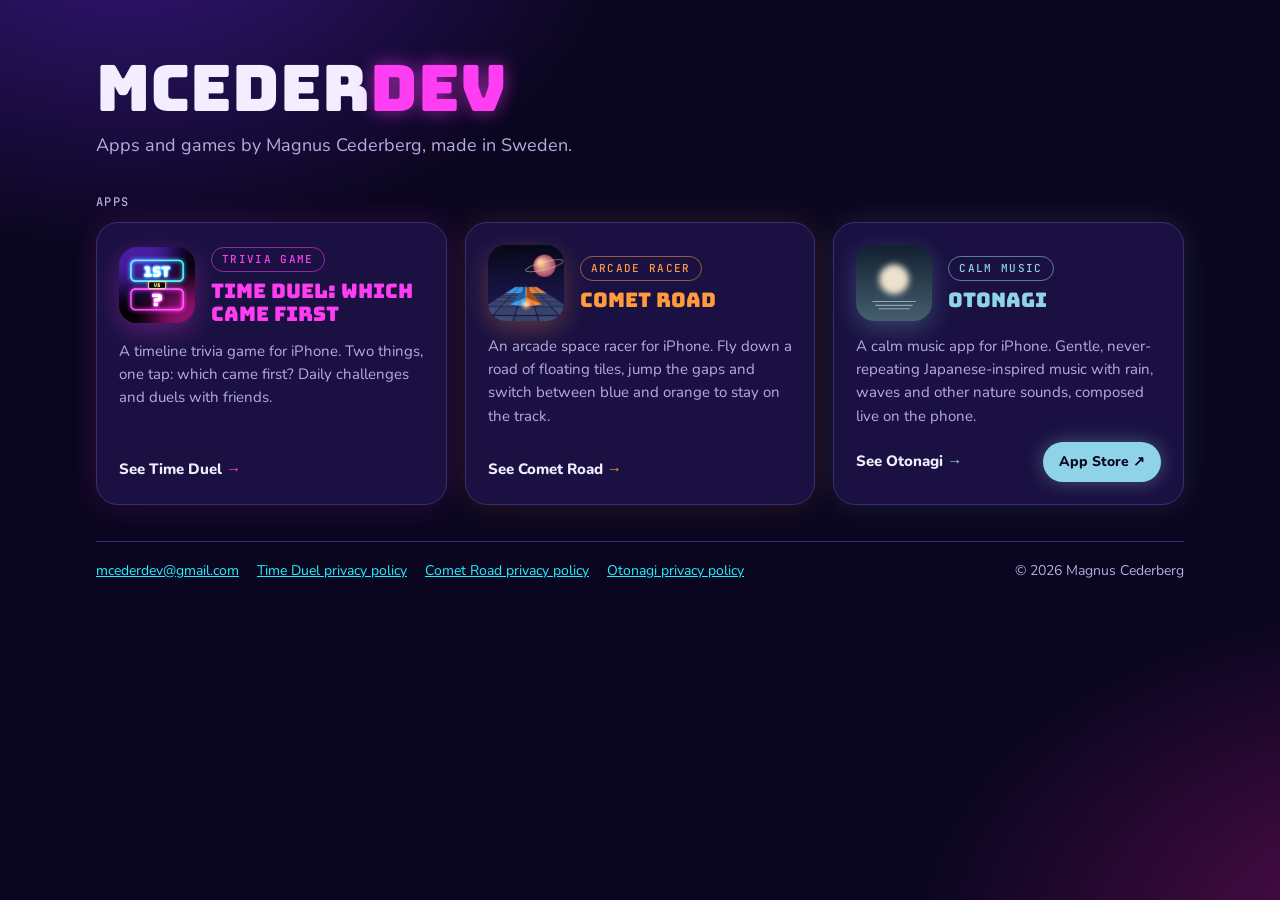
==== index.html @ 5b4c8d9b "Add App Store button to Otonagi; make cards articles with a stretched link Co-Authored-By: Claude Op" ====
<!doctype html>
<html lang="en">
<head>
<meta charset="utf-8">
<meta name="viewport" content="width=device-width, initial-scale=1, viewport-fit=cover">
<title>MCederDev · Apps and games by Magnus Cederberg</title>
<meta name="description" content="Apps and games for iPhone by Magnus Cederberg, made in Sweden: Time Duel, Comet Road and Otonagi.">
<meta name="theme-color" content="#0b0620">
<link rel="icon" href="images/favicon.svg" type="image/svg+xml">
<link rel="icon" href="images/favicon-32.png" sizes="32x32" type="image/png">
<link rel="apple-touch-icon" href="images/apple-touch-icon.png">
<link rel="canonical" href="https://mcederdev.github.io/">

<!-- Link preview in Messages, Slack, social media -->
<meta property="og:type" content="website">
<meta property="og:site_name" content="MCederDev">
<meta property="og:title" content="MCederDev · Apps and games by Magnus Cederberg">
<meta property="og:description" content="Time Duel, Comet Road and Otonagi. Apps and games for iPhone, made in Sweden.">
<meta property="og:url" content="https://mcederdev.github.io/">
<meta property="og:image" content="https://mcederdev.github.io/images/share.png">
<meta property="og:image:width" content="1200">
<meta property="og:image:height" content="630">
<meta property="og:image:alt" content="MCederDev logo with the Time Duel, Comet Road and Otonagi app icons">
<meta name="twitter:card" content="summary_large_image">

<link rel="preconnect" href="https://fonts.googleapis.com">
<link rel="preconnect" href="https://fonts.gstatic.com" crossorigin>
<link rel="stylesheet" href="https://fonts.googleapis.com/css2?family=Bungee&family=Nunito:wght@400;700;800&family=JetBrains+Mono:wght@500&display=swap">
<style>
  /* Same Neon Arcade look as the Time Duel pages. One dark theme by choice. */
  :root {
    --bg: #0b0620; --panel: #1a1142; --ink: #f3eeff; --muted: #b8acdf; --rule: #3a2e70;
    --cyan: #22f2ff; --magenta: #ff3df2; --yellow: #ffe14d;
    --font-display: "Bungee", "Arial Black", Impact, sans-serif;
    --font-body: "Nunito", -apple-system, "Segoe UI", Roboto, sans-serif;
    --font-mono: "JetBrains Mono", ui-monospace, Menlo, Consolas, monospace;
    color-scheme: dark;
  }
  * { box-sizing: border-box; }
  body {
    margin: 0; min-height: 100vh; color: var(--ink); font: 400 17px/1.55 var(--font-body);
    background:
      radial-gradient(700px 480px at 10% -10%, rgba(82,34,184,.6), transparent 70%),
      radial-gradient(700px 480px at 110% 105%, rgba(163,18,122,.5), transparent 70%), var(--bg);
    padding: 56px max(16px, env(safe-area-inset-right, 0px)) 40px max(16px, env(safe-area-inset-left, 0px));
  }
  main { max-width: 68rem; margin: 0 auto; display: flex; flex-direction: column; gap: 36px; }
  h1 { margin: 0; font: 400 clamp(36px, 10vw, 64px)/1 var(--font-display); }
  h1 span { color: var(--magenta); text-shadow: 0 0 18px rgba(255,61,242,.55); }
  .lead { margin: 12px 0 0; color: var(--muted); font-size: 18px; }
  .label { margin: 0 0 14px; font: 500 12px/1 var(--font-mono); letter-spacing: .12em; text-transform: uppercase; color: var(--muted); }

  .apps { display: grid; grid-template-columns: repeat(auto-fit, minmax(290px, 1fr)); gap: 18px; }
  .app { --c: var(--cyan); --glow: rgba(34,242,255,.35);
         display: flex; flex-direction: column; gap: 14px; text-decoration: none; color: inherit;
         background: var(--panel); border: 1px solid var(--rule); border-radius: 22px; padding: 22px;
         box-shadow: 0 0 30px color-mix(in srgb, var(--glow) 35%, transparent);
         transition: border-color .15s, box-shadow .15s, transform .15s; }
  .app { position: relative; }
  .app:hover, .app:focus-within { border-color: var(--c); box-shadow: 0 0 36px var(--glow); transform: translateY(-3px); outline: none; }
  .app.timeduel { --c: #ff3df2; --glow: rgba(255,61,242,.4); }
  .app.comet    { --c: #ff9a3d; --glow: rgba(255,154,61,.4); }
  .app.otonagi  { --c: #8fd3e8; --glow: rgba(143,211,232,.35); }
  .app .top { display: flex; align-items: center; gap: 16px; }
  .app img { width: 76px; height: 76px; border-radius: 18px; flex: none;
             box-shadow: 0 8px 24px color-mix(in srgb, var(--glow) 70%, transparent); }
  .tag { display: inline-block; font: 500 11px/1 var(--font-mono); letter-spacing: .12em; text-transform: uppercase;
         color: var(--c); border: 1px solid color-mix(in srgb, var(--c) 55%, transparent); border-radius: 999px; padding: 6px 10px; }
  .app h2 { margin: 8px 0 0; font: 400 20px/1.15 var(--font-display); color: var(--c); }
  .app p { margin: 0; color: var(--muted); font-size: 15px; flex: 1; }
  .actions { display: flex; flex-wrap: wrap; align-items: center; justify-content: space-between; gap: 12px; }
  .more { font-weight: 800; font-size: 15px; color: var(--ink); text-decoration: none; outline: none; }
  .more::before { content: ""; position: absolute; inset: 0; border-radius: 22px; } /* whole card is clickable */
  .store { position: relative; z-index: 1; font-weight: 800; font-size: 14px; color: var(--bg); background: var(--c);
           border-radius: 999px; padding: 9px 16px; text-decoration: none; box-shadow: 0 0 18px var(--glow); }
  .store::after { content: " ↗"; }
  .store:hover, .store:focus-visible { background: var(--ink); outline: none; }
  .more::after { content: " →"; color: var(--c); }

  footer { color: var(--muted); font-size: 14px; border-top: 1px solid var(--rule); padding-top: 18px;
           display: flex; flex-wrap: wrap; justify-content: space-between; gap: 10px 24px; }
  footer nav { display: flex; flex-wrap: wrap; gap: 6px 18px; }
  footer a { color: var(--cyan); }
</style>
</head>
<body>
<main>
  <header>
    <h1>MCeder<span>Dev</span></h1>
    <p class="lead">Apps and games by Magnus Cederberg, made in Sweden.</p>
  </header>

  <section aria-labelledby="apps">
    <p class="label" id="apps">Apps</p>
    <div class="apps">
      <article class="app timeduel">
        <div class="top">
          <img src="images/timeduel-icon.png" alt="Time Duel app icon">
          <div>
            <span class="tag">Trivia game</span>
            <h2>Time Duel: Which Came First</h2>
          </div>
        </div>
        <p>A timeline trivia game for iPhone. Two things, one tap: which came first? Daily challenges and duels with friends.</p>
        <div class="actions">
          <a class="more" href="timeduel/">See Time Duel</a>
        </div>
      </article>
      <article class="app comet">
        <div class="top">
          <img src="images/comet-road-icon.png" alt="Comet Road app icon">
          <div>
            <span class="tag">Arcade racer</span>
            <h2>Comet Road</h2>
          </div>
        </div>
        <p>An arcade space racer for iPhone. Fly down a road of floating tiles, jump the gaps and switch between blue and orange to stay on the track.</p>
        <div class="actions">
          <a class="more" href="comet-road/">See Comet Road</a>
        </div>
      </article>
      <article class="app otonagi">
        <div class="top">
          <img src="images/otonagi-icon.png" alt="Otonagi app icon">
          <div>
            <span class="tag">Calm music</span>
            <h2>Otonagi</h2>
          </div>
        </div>
        <p>A calm music app for iPhone. Gentle, never-repeating Japanese-inspired music with rain, waves and other nature sounds, composed live on the phone.</p>
        <div class="actions">
          <a class="more" href="otonagi/">See Otonagi</a>
        <a class="store" href="https://apps.apple.com/app/id6826823239" aria-label="Download Otonagi on the App Store">App Store</a>
        </div>
      </article>
    </div>
  </section>

  <footer>
    <nav>
      <a href="mailto:mcederdev@gmail.com">mcederdev@gmail.com</a>
      <a href="timeduel/privacy.html">Time Duel privacy policy</a>
      <a href="comet-road/privacy.html">Comet Road privacy policy</a>
      <a href="otonagi/privacy.html">Otonagi privacy policy</a>
    </nav>
    <span>© 2026 Magnus Cederberg</span>
  </footer>
</main>
</body>
</html>
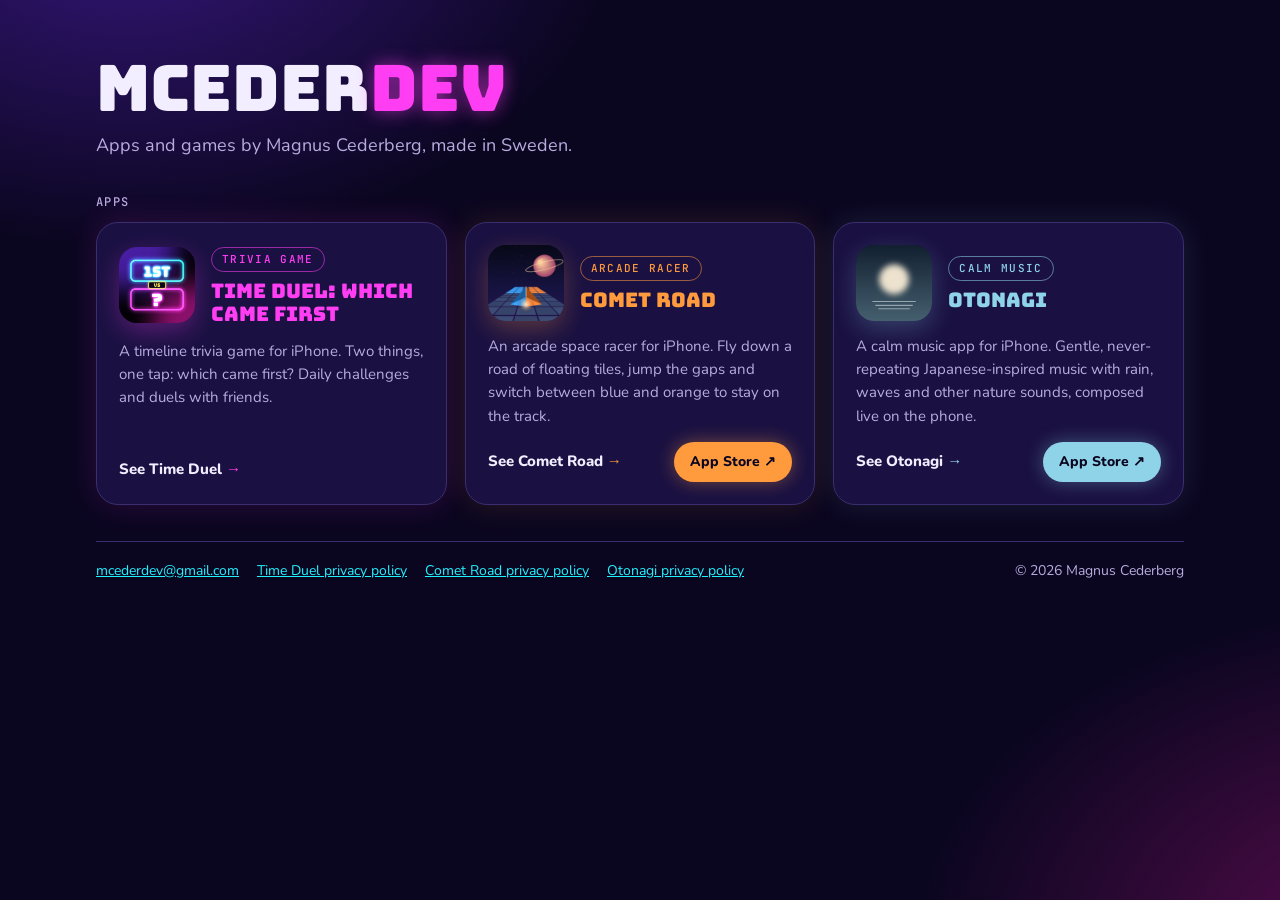
==== commit 5bfcef35: "Add App Store button to the Comet Road card Co-Authored-By: Claude Opus 5.5 <noreply@anthropic.com> " ====
--- a/index.html
+++ b/index.html
@@ -117,6 +117,7 @@
         <p>An arcade space racer for iPhone. Fly down a road of floating tiles, jump the gaps and switch between blue and orange to stay on the track.</p>
         <div class="actions">
           <a class="more" href="comet-road/">See Comet Road</a>
+          <a class="store" href="https://apps.apple.com/app/id6834401952" aria-label="Pre-order Comet Road on the App Store">App Store</a>
         </div>
       </article>
       <article class="app otonagi">
@@ -130,7 +131,7 @@
         <p>A calm music app for iPhone. Gentle, never-repeating Japanese-inspired music with rain, waves and other nature sounds, composed live on the phone.</p>
         <div class="actions">
           <a class="more" href="otonagi/">See Otonagi</a>
-        <a class="store" href="https://apps.apple.com/app/id6826823239" aria-label="Download Otonagi on the App Store">App Store</a>
+          <a class="store" href="https://apps.apple.com/app/id6826823239" aria-label="Download Otonagi on the App Store">App Store</a>
         </div>
       </article>
     </div>
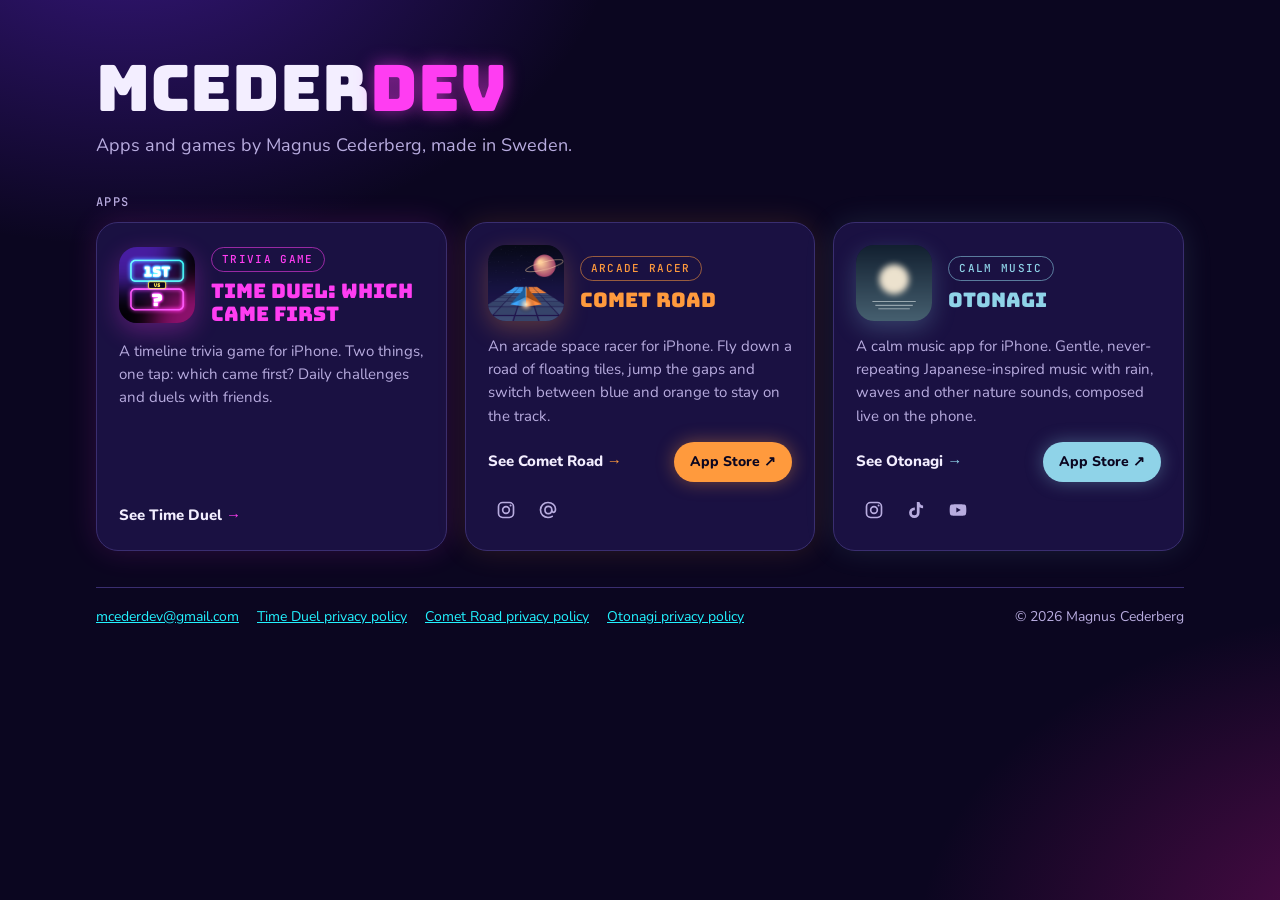
==== commit 75d1da7b: "Add social media links Co-Authored-By: Claude Opus 5.5 <noreply@anthropic.com> Claude-Session: https" ====
--- a/index.html
+++ b/index.html
@@ -81,6 +81,10 @@
            display: flex; flex-wrap: wrap; justify-content: space-between; gap: 10px 24px; }
   footer nav { display: flex; flex-wrap: wrap; gap: 6px 18px; }
   footer a { color: var(--cyan); }
+  .social { display: flex; gap: 6px; margin-top: -4px; }
+  .social a { position: relative; z-index: 1; display: grid; place-items: center; width: 36px; height: 36px; border-radius: 10px;
+              color: var(--muted); transition: color .15s, background .15s; }
+  .social a:hover, .social a:focus-visible { color: var(--c); background: color-mix(in srgb, var(--c) 14%, transparent); outline: none; }
 </style>
 </head>
 <body>
@@ -119,6 +123,10 @@
           <a class="more" href="comet-road/">See Comet Road</a>
           <a class="store" href="https://apps.apple.com/app/id6834401952" aria-label="Pre-order Comet Road on the App Store">App Store</a>
         </div>
+        <div class="social">
+          <a href="https://www.instagram.com/cometroadgame/" aria-label="Comet Road on Instagram (@cometroadgame)" title="Instagram @cometroadgame"><svg viewBox="0 0 24 24" width="20" height="20" fill="none" stroke="currentColor" stroke-width="2" aria-hidden="true"><rect x="3" y="3" width="18" height="18" rx="5"/><circle cx="12" cy="12" r="4"/><circle cx="17.5" cy="6.5" r="1.2" fill="currentColor" stroke="none"/></svg></a>
+          <a href="https://www.threads.net/@cometroadgame" aria-label="Comet Road on Threads (@cometroadgame)" title="Threads @cometroadgame"><svg viewBox="0 0 24 24" width="20" height="20" fill="none" stroke="currentColor" stroke-width="2" stroke-linecap="round" aria-hidden="true"><path d="M16.5 11.5c0-2.6-1.8-3.9-4.1-3.9-2.4 0-4 1.7-4 4.4s1.6 4.4 4 4.4c2.3 0 4.1-1.5 4.1-4.4v-1.2c0 5.6 4.5 5.1 4.5 0C21 6.1 17 3 12 3S3 6.6 3 12s4 9 9 9c2 0 3.7-.5 5-1.4"/></svg></a>
+        </div>
       </article>
       <article class="app otonagi">
         <div class="top">
@@ -132,6 +140,11 @@
         <div class="actions">
           <a class="more" href="otonagi/">See Otonagi</a>
           <a class="store" href="https://apps.apple.com/app/id6826823239" aria-label="Download Otonagi on the App Store">App Store</a>
+        </div>
+        <div class="social">
+          <a href="https://www.instagram.com/otonagi.app/" aria-label="Otonagi on Instagram (@otonagi.app)" title="Instagram @otonagi.app"><svg viewBox="0 0 24 24" width="20" height="20" fill="none" stroke="currentColor" stroke-width="2" aria-hidden="true"><rect x="3" y="3" width="18" height="18" rx="5"/><circle cx="12" cy="12" r="4"/><circle cx="17.5" cy="6.5" r="1.2" fill="currentColor" stroke="none"/></svg></a>
+          <a href="https://www.tiktok.com/@otonagi.app" aria-label="Otonagi on TikTok (@otonagi.app)" title="TikTok @otonagi.app"><svg viewBox="0 0 24 24" width="20" height="20" fill="currentColor" aria-hidden="true"><path d="M16.2 2.5c.3 2.4 1.8 4 4.3 4.2v3.2a7.4 7.4 0 0 1-4.2-1.3v6.6a6.3 6.3 0 1 1-6.3-6.3h.6v3.3h-.6a3 3 0 1 0 3 3V2.5z"/></svg></a>
+          <a href="https://www.youtube.com/@OtonagiApp" aria-label="Otonagi on YouTube (@OtonagiApp)" title="YouTube @OtonagiApp"><svg viewBox="0 0 24 24" width="20" height="20" fill="currentColor" aria-hidden="true"><path d="M21.6 7.2a2.6 2.6 0 0 0-1.8-1.8C18.2 5 12 5 12 5s-6.2 0-7.8.4a2.6 2.6 0 0 0-1.8 1.8A27 27 0 0 0 2 12c0 1.6.1 3.2.4 4.8a2.6 2.6 0 0 0 1.8 1.8C5.8 19 12 19 12 19s6.2 0 7.8-.4a2.6 2.6 0 0 0 1.8-1.8c.3-1.6.4-3.2.4-4.8s-.1-3.2-.4-4.8zM10 15.1V8.9l5.3 3.1z"/></svg></a>
         </div>
       </article>
     </div>
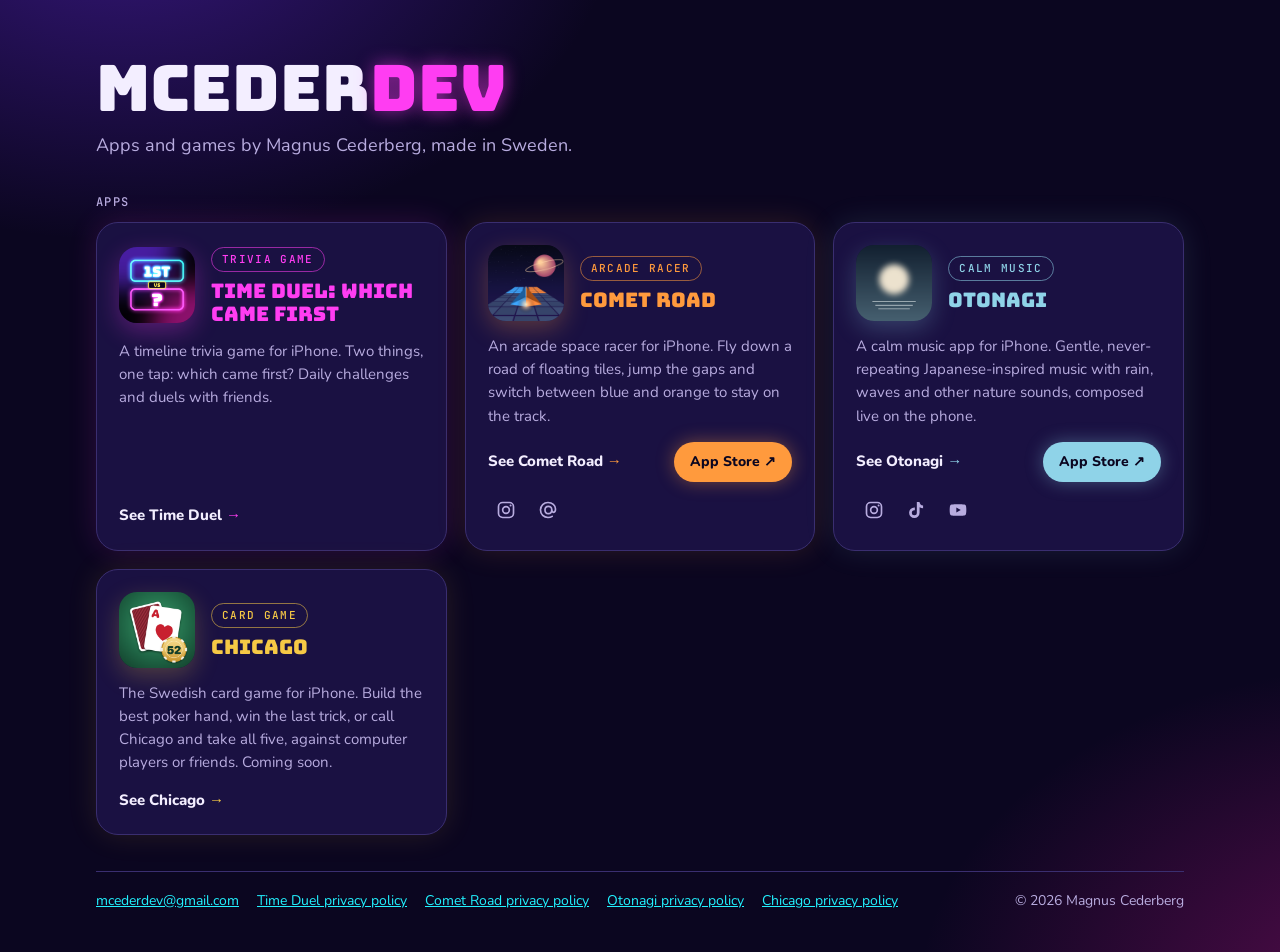
==== commit 0cb5a872: "Add Chicago landing page, privacy policy and support section New /chicago/ site for the Chicago card" ====
--- a/index.html
+++ b/index.html
@@ -61,6 +61,7 @@
   .app.timeduel { --c: #ff3df2; --glow: rgba(255,61,242,.4); }
   .app.comet    { --c: #ff9a3d; --glow: rgba(255,154,61,.4); }
   .app.otonagi  { --c: #8fd3e8; --glow: rgba(143,211,232,.35); }
+  .app.chicago  { --c: #f6c945; --glow: rgba(246,201,69,.35); }
   .app .top { display: flex; align-items: center; gap: 16px; }
   .app img { width: 76px; height: 76px; border-radius: 18px; flex: none;
              box-shadow: 0 8px 24px color-mix(in srgb, var(--glow) 70%, transparent); }
@@ -147,6 +148,19 @@
           <a href="https://www.youtube.com/@OtonagiApp" aria-label="Otonagi on YouTube (@OtonagiApp)" title="YouTube @OtonagiApp"><svg viewBox="0 0 24 24" width="20" height="20" fill="currentColor" aria-hidden="true"><path d="M21.6 7.2a2.6 2.6 0 0 0-1.8-1.8C18.2 5 12 5 12 5s-6.2 0-7.8.4a2.6 2.6 0 0 0-1.8 1.8A27 27 0 0 0 2 12c0 1.6.1 3.2.4 4.8a2.6 2.6 0 0 0 1.8 1.8C5.8 19 12 19 12 19s6.2 0 7.8-.4a2.6 2.6 0 0 0 1.8-1.8c.3-1.6.4-3.2.4-4.8s-.1-3.2-.4-4.8zM10 15.1V8.9l5.3 3.1z"/></svg></a>
         </div>
       </article>
+      <article class="app chicago">
+        <div class="top">
+          <img src="images/chicago-icon.png" alt="Chicago app icon">
+          <div>
+            <span class="tag">Card game</span>
+            <h2>Chicago</h2>
+          </div>
+        </div>
+        <p>The Swedish card game for iPhone. Build the best poker hand, win the last trick, or call Chicago and take all five, against computer players or friends. Coming soon.</p>
+        <div class="actions">
+          <a class="more" href="chicago/">See Chicago</a>
+        </div>
+      </article>
     </div>
   </section>
 
@@ -156,6 +170,7 @@
       <a href="timeduel/privacy.html">Time Duel privacy policy</a>
       <a href="comet-road/privacy.html">Comet Road privacy policy</a>
       <a href="otonagi/privacy.html">Otonagi privacy policy</a>
+      <a href="chicago/privacy.html">Chicago privacy policy</a>
     </nav>
     <span>© 2026 Magnus Cederberg</span>
   </footer>
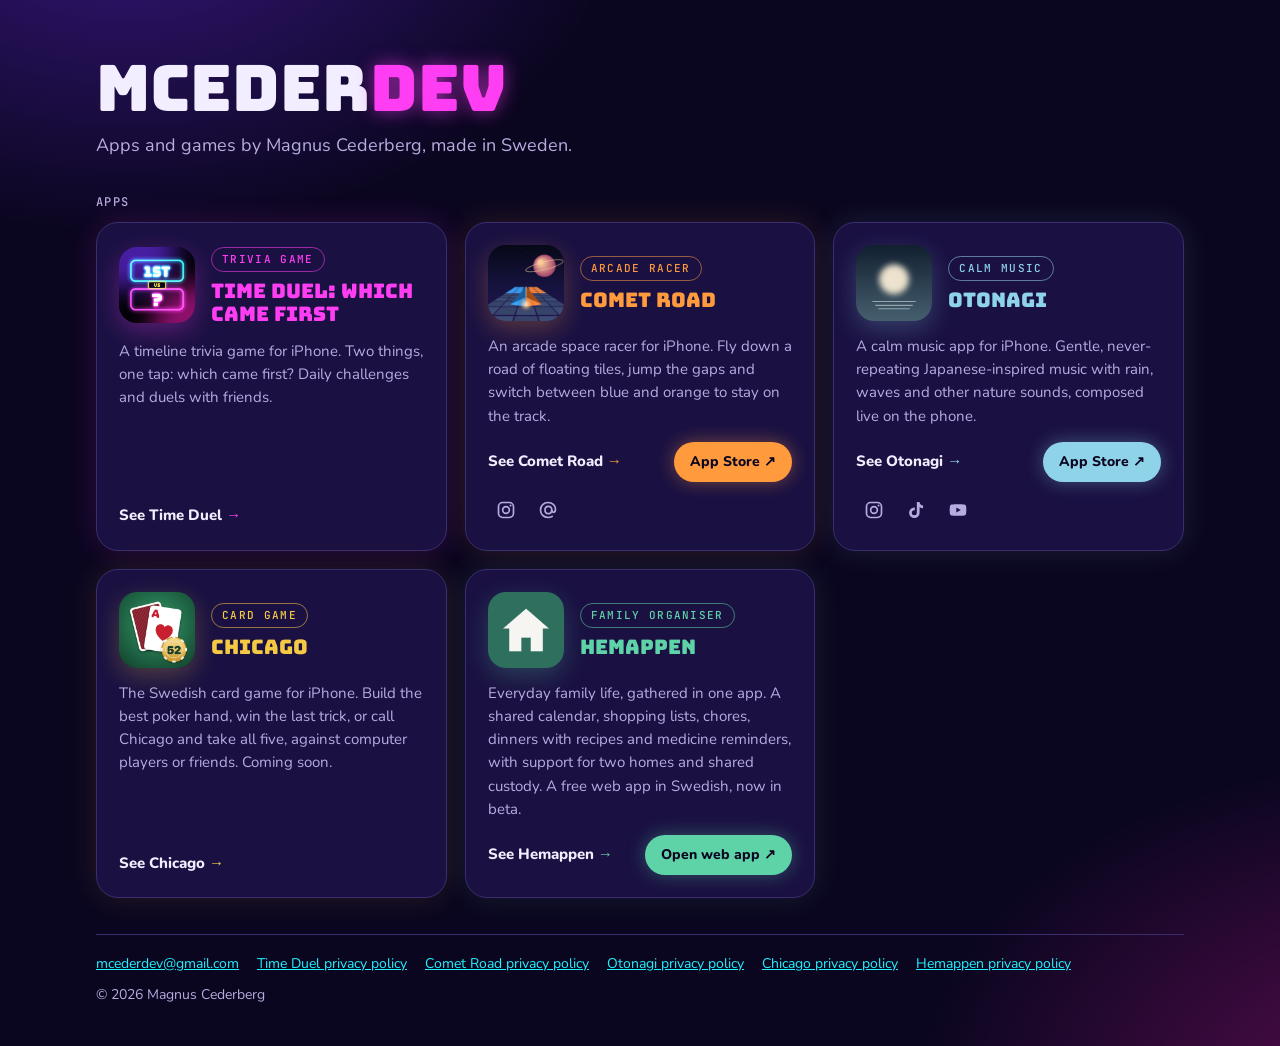
==== commit b0a4659a: "Add Hemappen to the portfolio Co-Authored-By: Claude Opus 5.5 <noreply@anthropic.com> Claude-Session" ====
--- a/index.html
+++ b/index.html
@@ -62,6 +62,7 @@
   .app.comet    { --c: #ff9a3d; --glow: rgba(255,154,61,.4); }
   .app.otonagi  { --c: #8fd3e8; --glow: rgba(143,211,232,.35); }
   .app.chicago  { --c: #f6c945; --glow: rgba(246,201,69,.35); }
+  .app.hemappen { --c: #5fd3a8; --glow: rgba(95,211,168,.35); }
   .app .top { display: flex; align-items: center; gap: 16px; }
   .app img { width: 76px; height: 76px; border-radius: 18px; flex: none;
              box-shadow: 0 8px 24px color-mix(in srgb, var(--glow) 70%, transparent); }
@@ -161,6 +162,20 @@
           <a class="more" href="chicago/">See Chicago</a>
         </div>
       </article>
+      <article class="app hemappen">
+        <div class="top">
+          <img src="images/hemappen-icon.png" alt="Hemappen app icon">
+          <div>
+            <span class="tag">Family organiser</span>
+            <h2>Hemappen</h2>
+          </div>
+        </div>
+        <p>Everyday family life, gathered in one app. A shared calendar, shopping lists, chores, dinners with recipes and medicine reminders, with support for two homes and shared custody. A free web app in Swedish, now in beta.</p>
+        <div class="actions">
+          <a class="more" href="hemappen/">See Hemappen</a>
+          <a class="store" href="https://hemapp.vercel.app/" aria-label="Open the Hemappen web app">Open web app</a>
+        </div>
+      </article>
     </div>
   </section>
 
@@ -171,6 +186,7 @@
       <a href="comet-road/privacy.html">Comet Road privacy policy</a>
       <a href="otonagi/privacy.html">Otonagi privacy policy</a>
       <a href="chicago/privacy.html">Chicago privacy policy</a>
+      <a href="hemappen/integritet.html">Hemappen privacy policy</a>
     </nav>
     <span>© 2026 Magnus Cederberg</span>
   </footer>
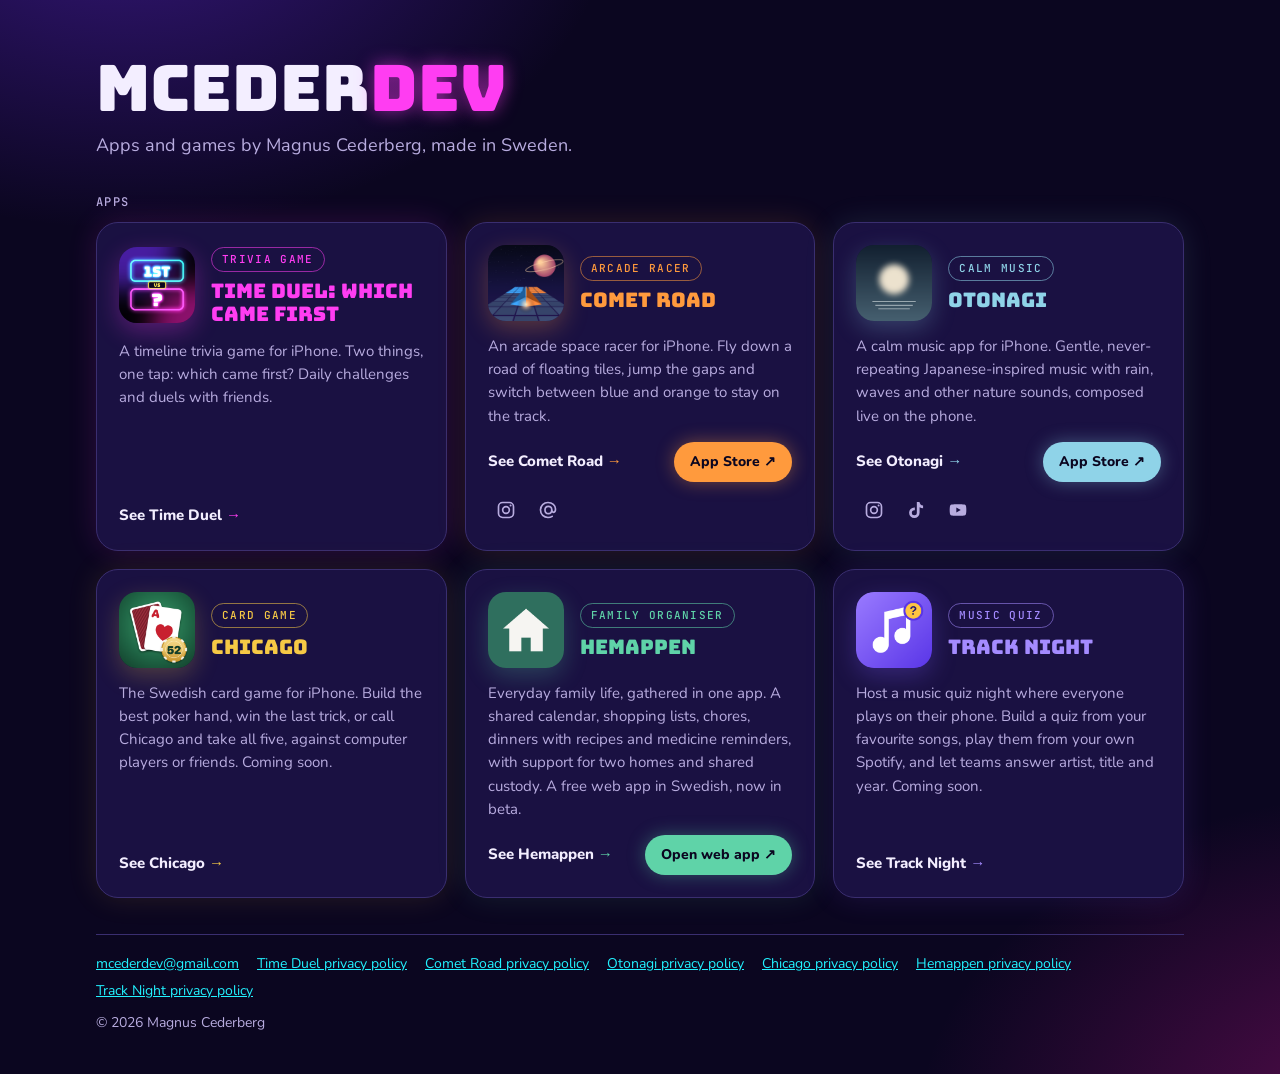
==== commit 27363bb0: "Add Track Night card and privacy link to the portfolio page Co-Authored-By: Claude Opus 5.5 <noreply" ====
--- a/index.html
+++ b/index.html
@@ -63,6 +63,7 @@
   .app.otonagi  { --c: #8fd3e8; --glow: rgba(143,211,232,.35); }
   .app.chicago  { --c: #f6c945; --glow: rgba(246,201,69,.35); }
   .app.hemappen { --c: #5fd3a8; --glow: rgba(95,211,168,.35); }
+  .app.tracknight { --c: #a48bff; --glow: rgba(124,92,255,.4); }
   .app .top { display: flex; align-items: center; gap: 16px; }
   .app img { width: 76px; height: 76px; border-radius: 18px; flex: none;
              box-shadow: 0 8px 24px color-mix(in srgb, var(--glow) 70%, transparent); }
@@ -176,6 +177,19 @@
           <a class="store" href="https://hemapp.vercel.app/" aria-label="Open the Hemappen web app">Open web app</a>
         </div>
       </article>
+      <article class="app tracknight">
+        <div class="top">
+          <img src="images/track-night-icon.png" alt="Track Night app icon">
+          <div>
+            <span class="tag">Music quiz</span>
+            <h2>Track Night</h2>
+          </div>
+        </div>
+        <p>Host a music quiz night where everyone plays on their phone. Build a quiz from your favourite songs, play them from your own Spotify, and let teams answer artist, title and year. Coming soon.</p>
+        <div class="actions">
+          <a class="more" href="music-quiz/">See Track Night</a>
+        </div>
+      </article>
     </div>
   </section>
 
@@ -187,6 +201,7 @@
       <a href="otonagi/privacy.html">Otonagi privacy policy</a>
       <a href="chicago/privacy.html">Chicago privacy policy</a>
       <a href="hemappen/integritet.html">Hemappen privacy policy</a>
+      <a href="music-quiz/privacy.html">Track Night privacy policy</a>
     </nav>
     <span>© 2026 Magnus Cederberg</span>
   </footer>
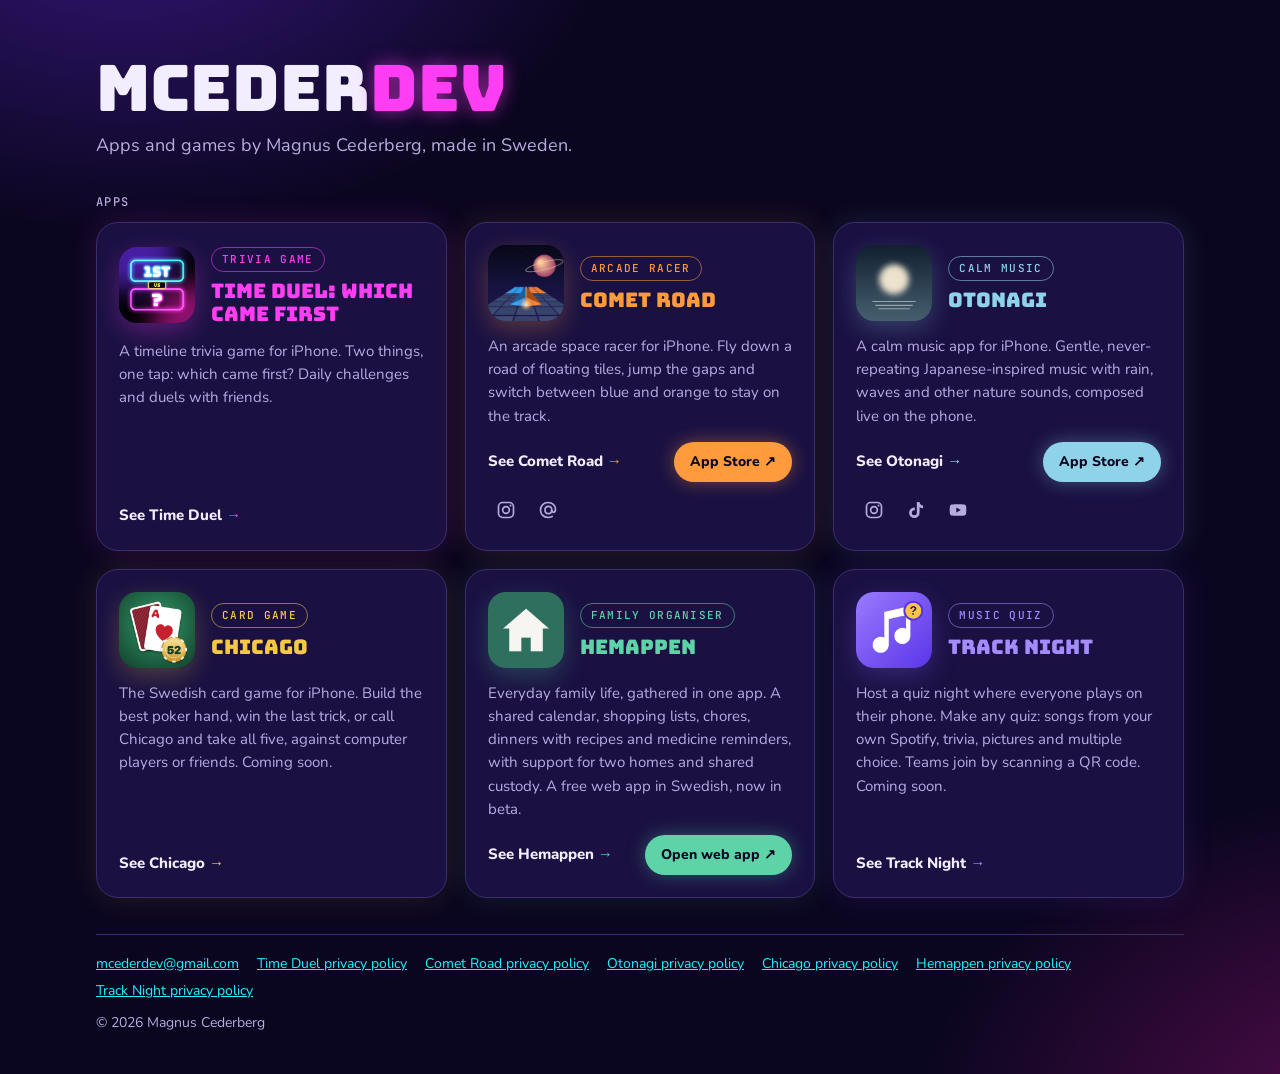
==== commit 966190c0: "Track Night page: match the new app update New screenshots (quiz editor, quiz list, TV lobby, pictur" ====
--- a/index.html
+++ b/index.html
@@ -185,7 +185,7 @@
             <h2>Track Night</h2>
           </div>
         </div>
-        <p>Host a music quiz night where everyone plays on their phone. Build a quiz from your favourite songs, play them from your own Spotify, and let teams answer artist, title and year. Coming soon.</p>
+        <p>Host a quiz night where everyone plays on their phone. Make any quiz: songs from your own Spotify, trivia, pictures and multiple choice. Teams join by scanning a QR code. Coming soon.</p>
         <div class="actions">
           <a class="more" href="music-quiz/">See Track Night</a>
         </div>
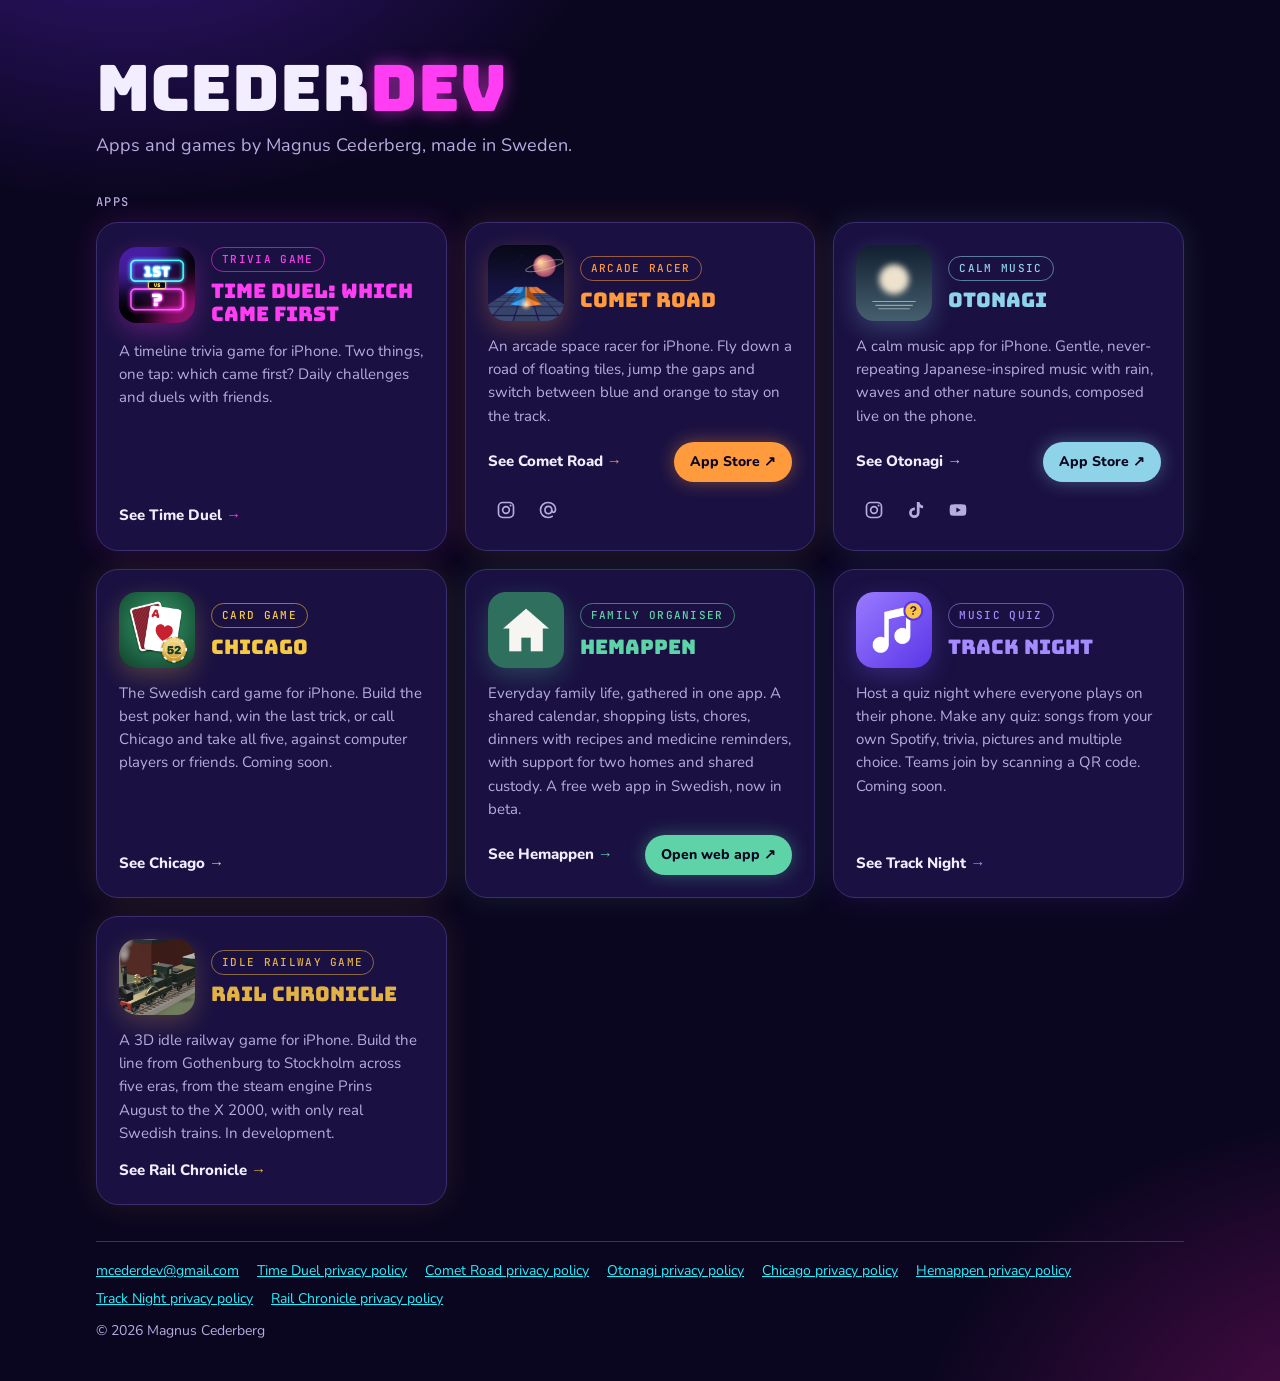
==== commit aa536dac: "Add Rail Chronicle to the portfolio New card linking to rail-chronicle/ and its privacy policy in th" ====
--- a/index.html
+++ b/index.html
@@ -64,6 +64,7 @@
   .app.chicago  { --c: #f6c945; --glow: rgba(246,201,69,.35); }
   .app.hemappen { --c: #5fd3a8; --glow: rgba(95,211,168,.35); }
   .app.tracknight { --c: #a48bff; --glow: rgba(124,92,255,.4); }
+  .app.railchronicle { --c: #e2b245; --glow: rgba(226,178,69,.35); }
   .app .top { display: flex; align-items: center; gap: 16px; }
   .app img { width: 76px; height: 76px; border-radius: 18px; flex: none;
              box-shadow: 0 8px 24px color-mix(in srgb, var(--glow) 70%, transparent); }
@@ -190,6 +191,19 @@
           <a class="more" href="music-quiz/">See Track Night</a>
         </div>
       </article>
+      <article class="app railchronicle">
+        <div class="top">
+          <img src="images/rail-chronicle-icon.png" alt="Rail Chronicle app icon">
+          <div>
+            <span class="tag">Idle railway game</span>
+            <h2>Rail Chronicle</h2>
+          </div>
+        </div>
+        <p>A 3D idle railway game for iPhone. Build the line from Gothenburg to Stockholm across five eras, from the steam engine Prins August to the X 2000, with only real Swedish trains. In development.</p>
+        <div class="actions">
+          <a class="more" href="rail-chronicle/">See Rail Chronicle</a>
+        </div>
+      </article>
     </div>
   </section>
 
@@ -202,6 +216,7 @@
       <a href="chicago/privacy.html">Chicago privacy policy</a>
       <a href="hemappen/integritet.html">Hemappen privacy policy</a>
       <a href="music-quiz/privacy.html">Track Night privacy policy</a>
+      <a href="rail-chronicle/privacy.html">Rail Chronicle privacy policy</a>
     </nav>
     <span>© 2026 Magnus Cederberg</span>
   </footer>
